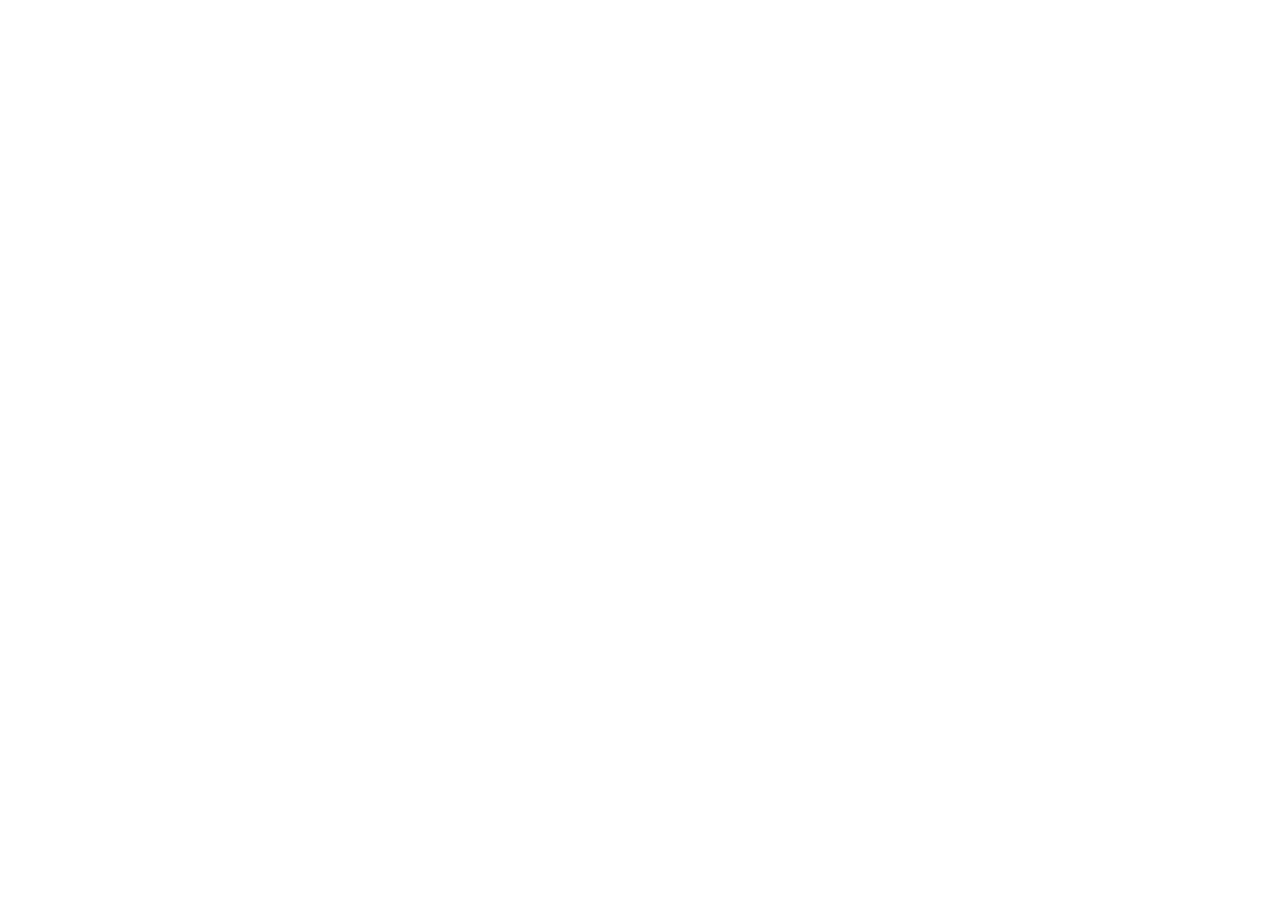
==== index.html @ b28ba026 "index" ====
<!DOCTYPE html>
<html lang="en">

<head>
    <meta charset="UTF-8">
    <meta name="viewport" content="width=device-width, initial-scale=1.0">
    <title>Emilio Cayambe</title>
</head>

<body>

</body>

</html>
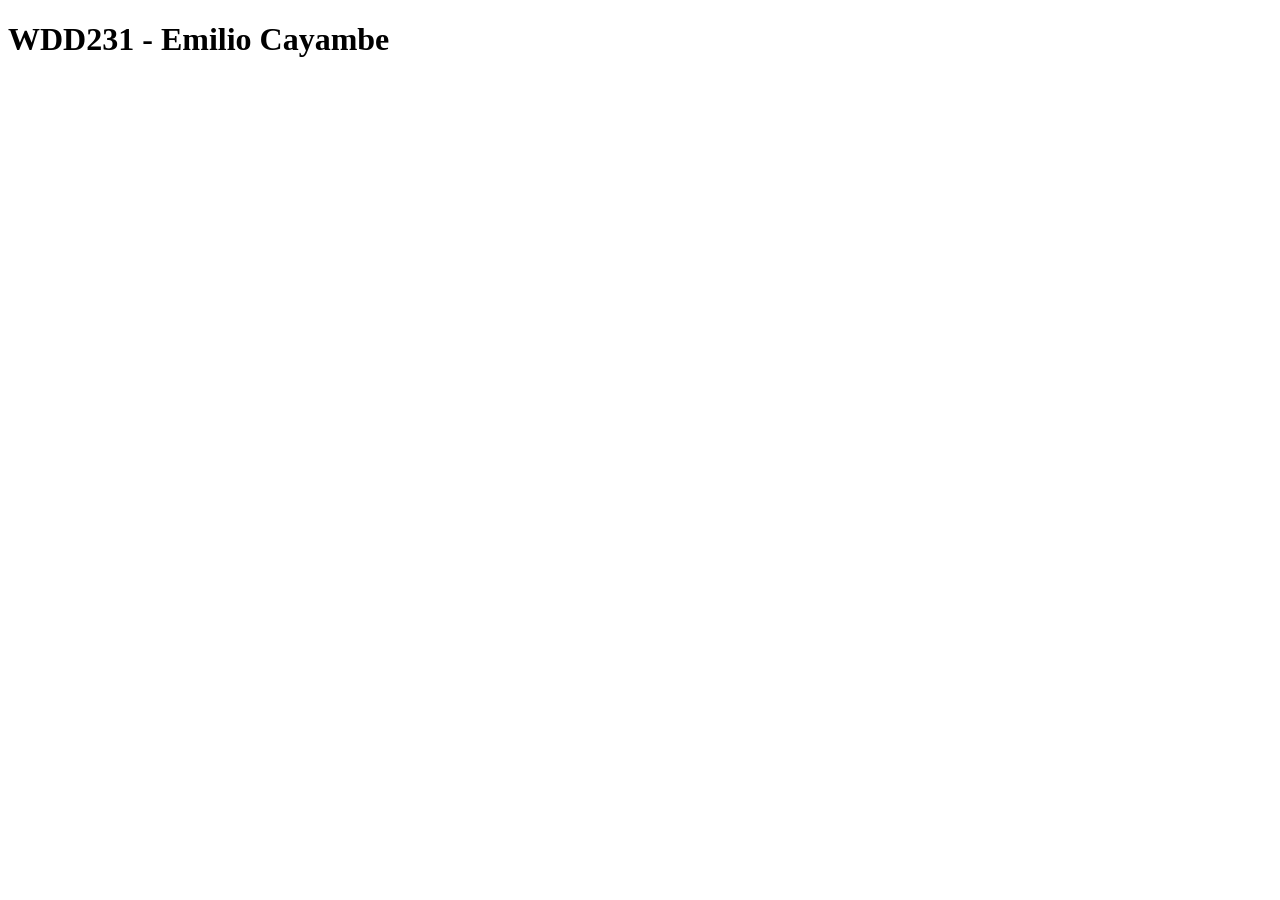
==== commit b3e6432a: "title" ====
--- a/index.html
+++ b/index.html
@@ -8,7 +8,7 @@
 </head>
 
 <body>
-
+    <h1>WDD231 - Emilio Cayambe</h1>
 </body>
 
 </html>
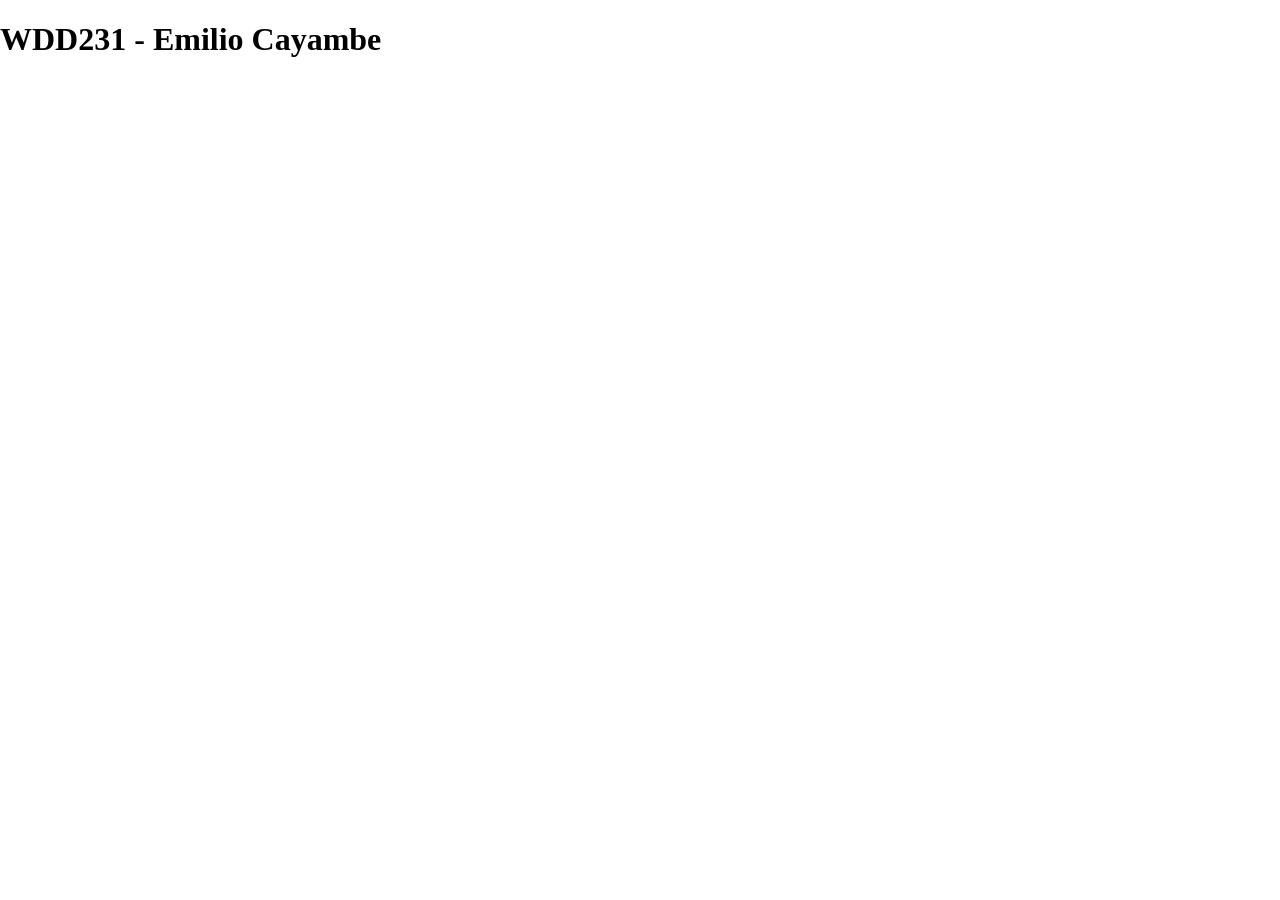
==== commit 683ad868: "task" ====
--- a/index.html
+++ b/index.html
@@ -4,7 +4,10 @@
 <head>
     <meta charset="UTF-8">
     <meta name="viewport" content="width=device-width, initial-scale=1.0">
+    <link rel="stylesheet" href="styles/normalize.css">
+
     <title>Emilio Cayambe</title>
+    
 </head>
 
 <body>
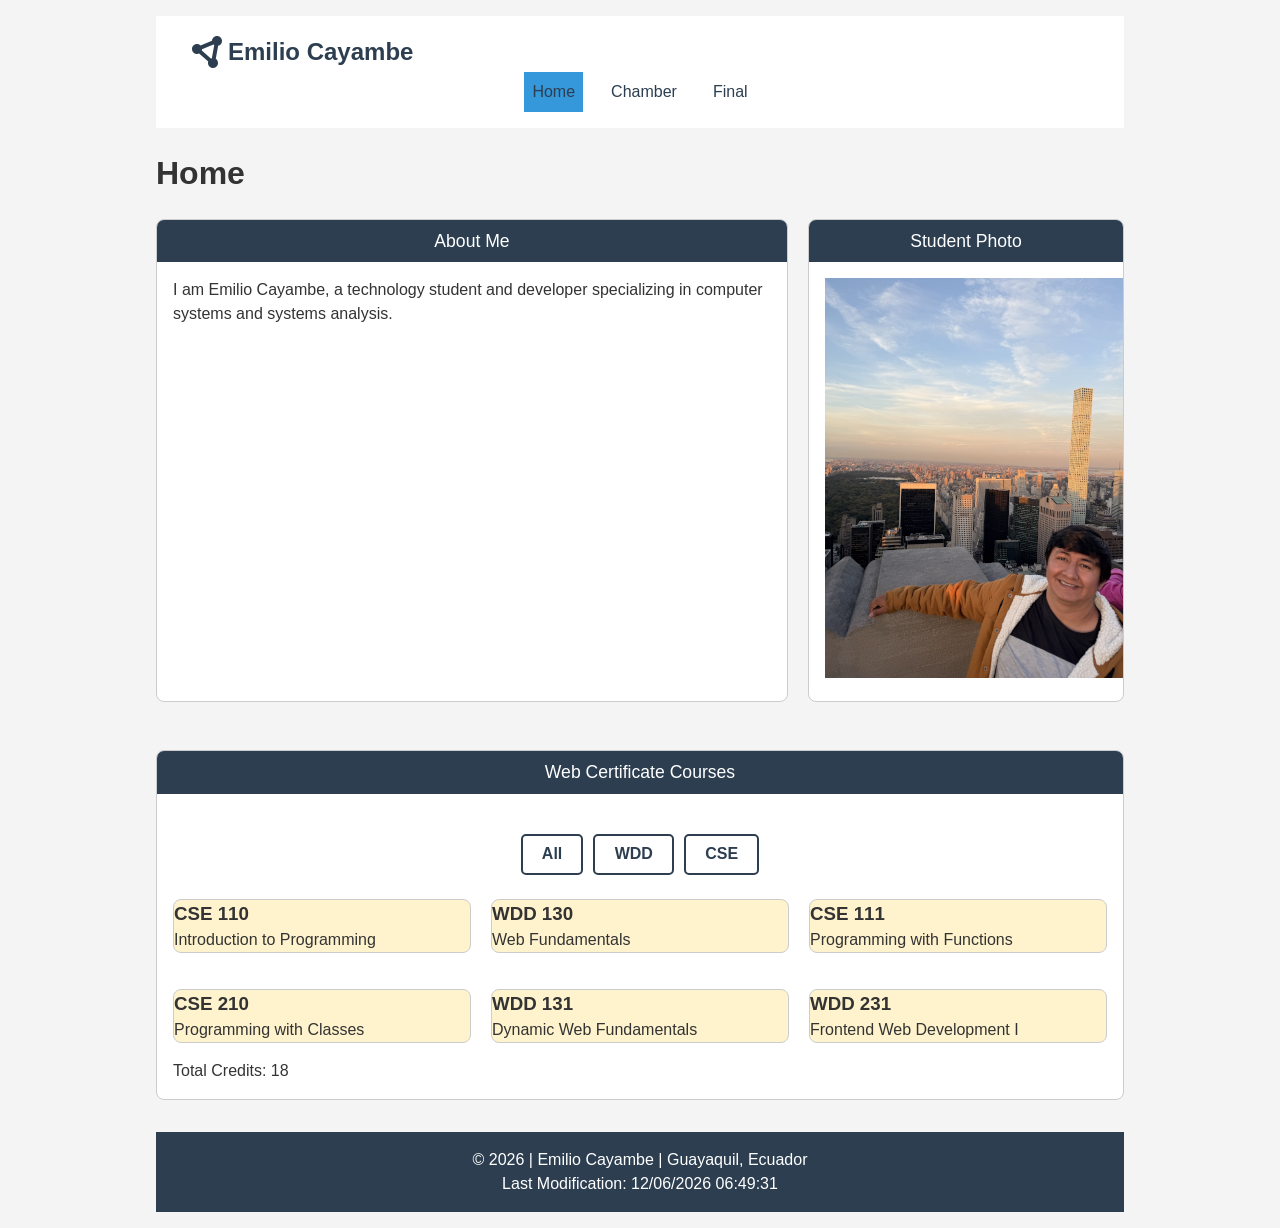
==== commit b2596f5e: "add about me" ====
--- a/index.html
+++ b/index.html
@@ -4,14 +4,69 @@
 <head>
     <meta charset="UTF-8">
     <meta name="viewport" content="width=device-width, initial-scale=1.0">
+    <title>WDD 231 - Course Home Page | Emilio Cayambe</title>
+    <meta name="description" content="Course home page for Web Frontend Development I by Emilio Cayambe.">
+    <meta name="author" content="Emilio Cayambe">
     <link rel="stylesheet" href="styles/normalize.css">
-
-    <title>Emilio Cayambe</title>
-    
+    <link rel="stylesheet" href="styles/small.css">
+    <link rel="stylesheet" href="styles/larger.css">
+    <script src="scripts/navigation.js" defer></script>
+    <script src="scripts/date.js" defer></script>
+    <script src="scripts/course.js" defer></script>
 </head>
 
 <body>
-    <h1>WDD231 - Emilio Cayambe</h1>
+    <header>
+        <img src="images/logo.svg" alt="Emilio logo">
+        <span>Emilio Cayambe</span>
+        <button id="menu" class="hamburger"></button>
+        <nav>
+            <ul class="navigation">
+                <li><a href="#" class="active">Home</a></li>
+                <li><a href="#">Chamber</a></li>
+                <li><a href="#">Final</a></li>
+            </ul>
+        </nav>
+    </header>
+
+    <main>
+        <h1>Home</h1>
+        <div class="hero-container">
+            <section class="card about-me">
+                <div class="card-title">About Me</div>
+                <div class="card-content">
+                    <p>I am Emilio Cayambe, a technology student and developer specializing in computer systems and
+                        systems analysis.</p>
+                </div>
+            </section>
+            <section class="card student-photo">
+                <div class="card-title">Student Photo</div>
+                <div class="card-content">
+                    <img src="images/profile.jpeg" alt="Photo of Emilio Cayambe">
+                </div>
+            </section>
+        </div>
+
+        <section class="card">
+            <div class="card-title">Web Certificate Courses</div>
+            <div class="card-content">
+                <div id="course-buttons">
+                    <button id="all">All</button>
+                    <button id="wdd">WDD</button>
+                    <button id="cse">CSE</button>
+                </div>
+                <div id="course-cards"></div>
+                <p>Total Credits: <span id="total-credits"></span></p>
+            </div>
+        </section>
+    </main>
+    <footer>
+
+        <p>&copy; <span id="currentyear"></span> | Emilio Cayambe | Guayaquil, Ecuador</p>
+
+        <p id="lastModified"></p>
+
+    </footer>
 </body>
 
 </html>
--- a/styles/small.css
+++ b/styles/small.css
@@ -0,0 +1,130 @@
+* {
+    box-sizing: border-box;
+    margin: 0;
+    padding: 0;
+}
+
+body {
+    font-family: 'Roboto', sans-serif;
+    line-height: 1.5;
+    padding: 1rem;
+    background-color: #f4f4f4;
+    color: #333;
+}
+
+/*  Header */
+header {
+    display: grid;
+    grid-template-columns: 40px auto 44px;
+    align-items: center;
+    padding: 1rem;
+    background-color: white;
+    color: #2c3e50;
+}
+
+header span {
+    font-size: 1.5rem;
+    font-weight: bold;
+}
+
+.hamburger {
+    background: none;
+    border: none;
+    color: #2c3e50;
+    cursor: pointer;
+}
+
+.hamburger::before {
+    content: "\2630";
+    font-size: 2rem;
+}
+
+.hamburger.show::before {
+    content: "\00D7";
+}
+
+/* Nav */
+nav {
+    grid-column: 1 / 4;
+}
+
+nav ul {
+    list-style: none;
+    display: none;
+    background-color: #2c3e50;
+}
+
+nav ul.open {
+    display: flex;
+    flex-direction: column;
+}
+
+nav a {
+    display: block;
+    padding: 1rem;
+    color: white;
+    text-decoration: none;
+    text-align: center;
+}
+
+nav a:hover {
+    background-color: #34495e;
+}
+
+nav a.active {
+    background-color: #3498db;
+}
+
+/* Cards  */
+.card {
+    background: white;
+    border: 1px solid #ccc;
+    border-radius: 8px;
+    overflow: hidden;
+    margin-bottom: 1rem;
+}
+
+.card-title {
+    background-color: #2c3e50;
+    color: white;
+    padding: 0.5rem;
+    text-align: center;
+    font-size: 1.1rem;
+}
+
+.card-content {
+    padding: 1rem;
+}
+
+#course-buttons {
+    display: flex;
+    justify-content: center;
+    gap: 10px;
+    margin: 1.5rem 0;
+}
+
+#course-buttons button {
+    background-color: white;
+    color: #2c3e50;
+    border: 2px solid #2c3e50;
+    padding: 0.6rem 1.2rem;
+    cursor: pointer;
+    font-weight: bold;
+    border-radius: 5px;
+    transition: all 0.3s ease;
+}
+
+#course-buttons button:hover,
+#course-buttons button.active {
+    background-color: #2c3e50;
+    color: white;
+}
+
+/* Footer */
+footer {
+    margin-top: 2rem;
+    padding: 1rem;
+    text-align: center;
+    background: #2c3e50;
+    color: white;
+}
--- a/styles/larger.css
+++ b/styles/larger.css
@@ -0,0 +1,26 @@
+@media only screen and (min-width: 38rem) {
+    body { max-width: 1000px; margin: 0 auto; }
+
+    header { padding: 1rem 2rem; }
+    
+    /* Menú horizontal sin fondo azul */
+    #menu { display: none; }
+    nav ul { display: flex !important; background: none; gap: 20px; justify-content: center; }
+    nav a { color: #2c3e50; padding: 0.5rem; border-top: none; }
+    nav a:hover { background-color: #f4f4f4; border-radius: 4px; }
+
+    /* Cuadrícula de tarjetas */
+    #course-cards {
+        display: grid;
+        grid-template-columns: repeat(auto-fit, minmax(250px, 1fr));
+        gap: 20px;
+    }
+
+    /* Hero Container (About + Photo) */
+    .hero-container {
+        display: grid;
+        grid-template-columns: 2fr 1fr;
+        gap: 20px;
+        margin-bottom: 2rem;
+    }
+}
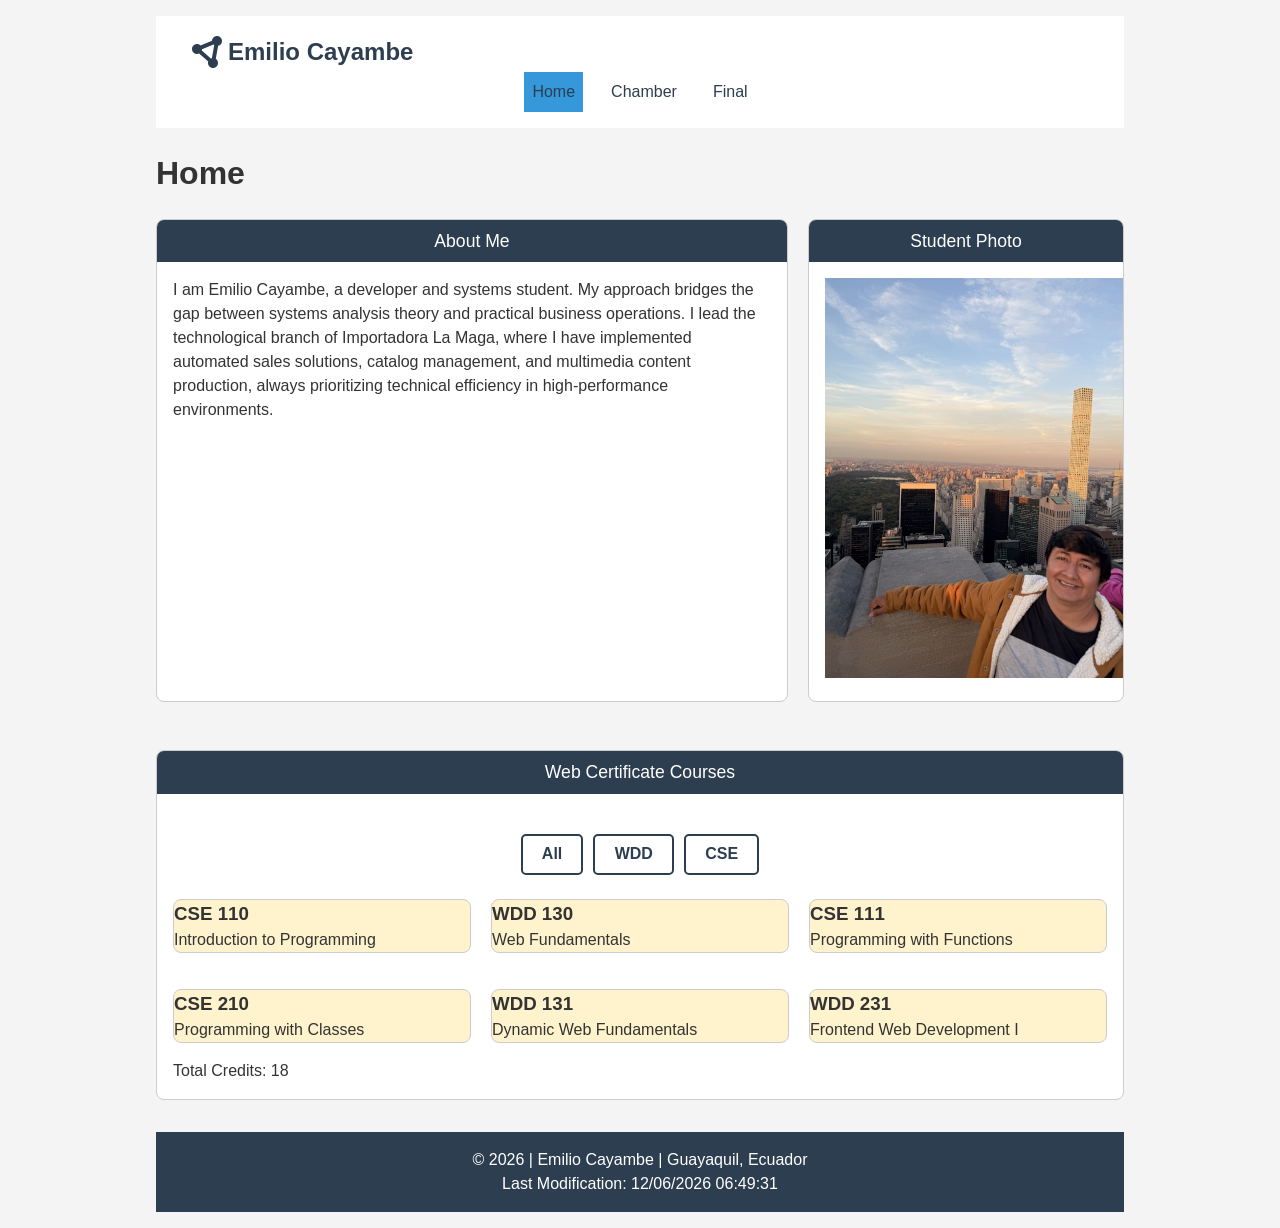
==== commit 8ccc4866: "add" ====
--- a/index.html
+++ b/index.html
@@ -35,8 +35,11 @@
             <section class="card about-me">
                 <div class="card-title">About Me</div>
                 <div class="card-content">
-                    <p>I am Emilio Cayambe, a technology student and developer specializing in computer systems and
-                        systems analysis.</p>
+                    <p>I am Emilio Cayambe, a developer and systems student. My approach bridges the gap between systems
+                        analysis theory and practical business operations. I lead the technological branch of
+                        Importadora La Maga, where I have implemented automated sales solutions, catalog management, and
+                        multimedia content production, always prioritizing technical efficiency in high-performance
+                        environments.</p>
                 </div>
             </section>
             <section class="card student-photo">
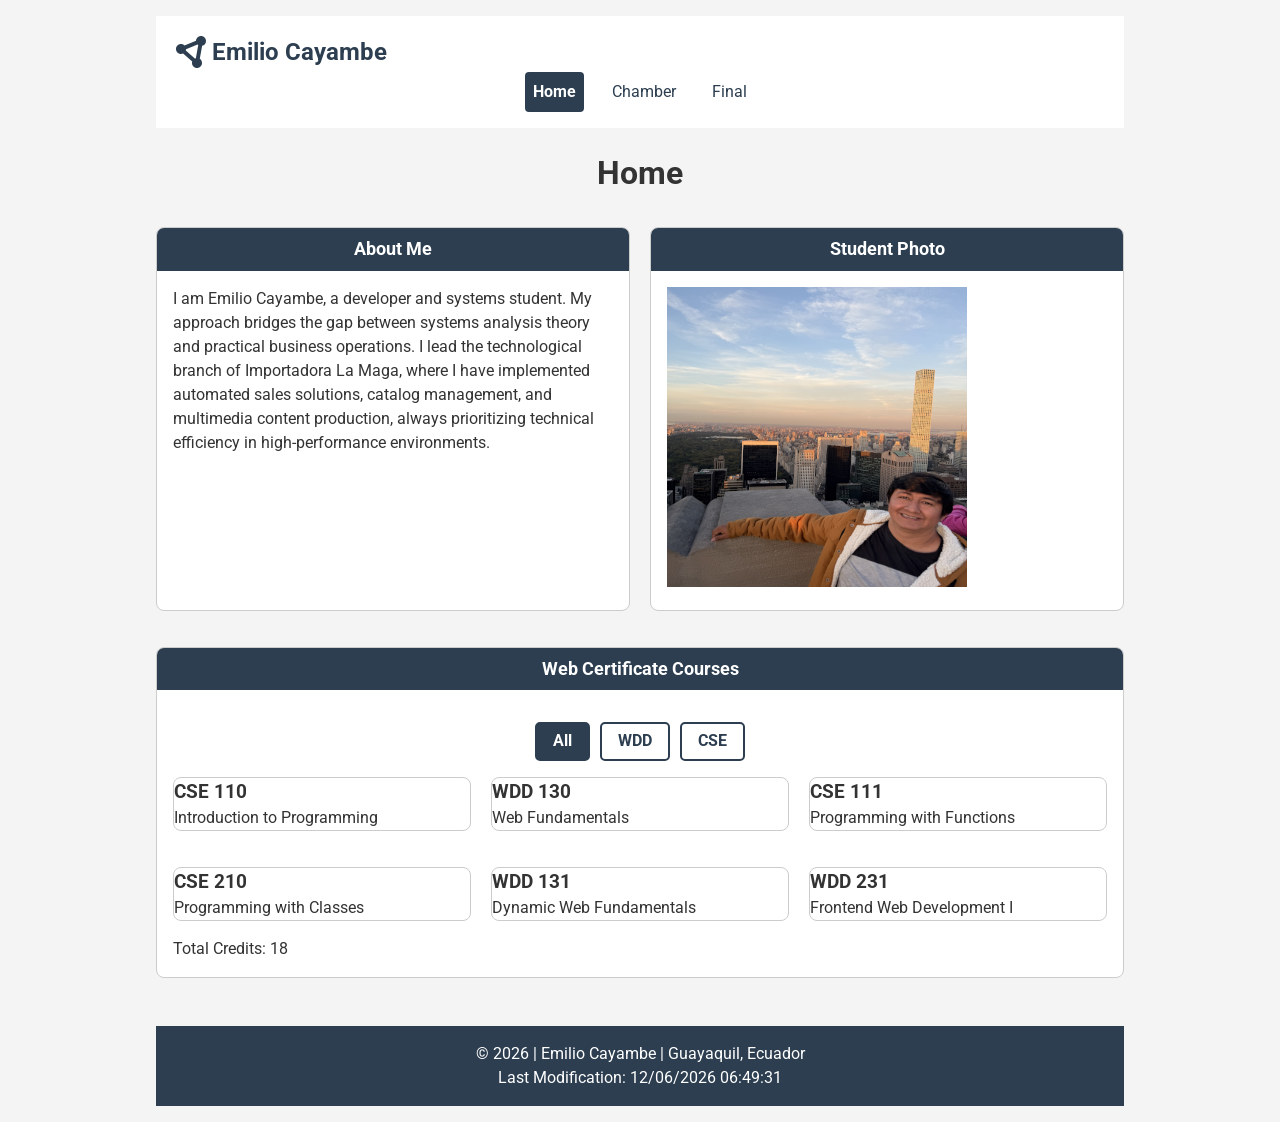
==== commit 4b3c7d14: "resolve esues" ====
--- a/index.html
+++ b/index.html
@@ -7,9 +7,16 @@
     <title>WDD 231 - Course Home Page | Emilio Cayambe</title>
     <meta name="description" content="Course home page for Web Frontend Development I by Emilio Cayambe.">
     <meta name="author" content="Emilio Cayambe">
+
+    <!-- Google Fonts -->
+    <link rel="preconnect" href="https://fonts.googleapis.com">
+    <link rel="preconnect" href="https://fonts.gstatic.com" crossorigin>
+    <link href="https://fonts.googleapis.com/css2?family=Roboto:wght@400;700&display=swap" rel="stylesheet">
+
     <link rel="stylesheet" href="styles/normalize.css">
     <link rel="stylesheet" href="styles/small.css">
     <link rel="stylesheet" href="styles/larger.css">
+
     <script src="scripts/navigation.js" defer></script>
     <script src="scripts/date.js" defer></script>
     <script src="scripts/course.js" defer></script>
@@ -31,30 +38,33 @@
 
     <main>
         <h1>Home</h1>
-        <div class="hero-container">
-            <section class="card about-me">
-                <div class="card-title">About Me</div>
-                <div class="card-content">
-                    <p>I am Emilio Cayambe, a developer and systems student. My approach bridges the gap between systems
-                        analysis theory and practical business operations. I lead the technological branch of
-                        Importadora La Maga, where I have implemented automated sales solutions, catalog management, and
-                        multimedia content production, always prioritizing technical efficiency in high-performance
-                        environments.</p>
-                </div>
-            </section>
-            <section class="card student-photo">
-                <div class="card-title">Student Photo</div>
-                <div class="card-content">
-                    <img src="images/profile.jpeg" alt="Photo of Emilio Cayambe">
-                </div>
-            </section>
-        </div>
 
+        <!-- Section 1 -->
+        <section class="card about-me">
+            <h2>About Me</h2>
+            <div class="card-content">
+                <p>I am Emilio Cayambe, a developer and systems student. My approach bridges the gap between systems
+                    analysis theory and practical business operations. I lead the technological branch of
+                    Importadora La Maga, where I have implemented automated sales solutions, catalog management, and
+                    multimedia content production, always prioritizing technical efficiency in high-performance
+                    environments.</p>
+            </div>
+        </section>
+
+        <!-- Section 2 -->
+        <section class="card student-photo">
+            <h2>Student Photo</h2>
+            <div class="card-content">
+                <img src="images/profile.jpeg" alt="Photo of Emilio Cayambe" width="300" height="300">
+            </div>
+        </section>
+
+        <!-- Section 3 -->
         <section class="card">
-            <div class="card-title">Web Certificate Courses</div>
+            <h2>Web Certificate Courses</h2>
             <div class="card-content">
                 <div id="course-buttons">
-                    <button id="all">All</button>
+                    <button id="all" class="active">All</button>
                     <button id="wdd">WDD</button>
                     <button id="cse">CSE</button>
                 </div>
@@ -63,12 +73,10 @@
             </div>
         </section>
     </main>
+
     <footer>
-
         <p>&copy; <span id="currentyear"></span> | Emilio Cayambe | Guayaquil, Ecuador</p>
-
         <p id="lastModified"></p>
-
     </footer>
 </body>
 
--- a/styles/small.css
+++ b/styles/small.css
@@ -1,3 +1,4 @@
+/* Reset basic styles */
 * {
     box-sizing: border-box;
     margin: 0;
@@ -12,7 +13,7 @@
     color: #333;
 }
 
-/*  Header */
+/* Header and Navigation for mobile */
 header {
     display: grid;
     grid-template-columns: 40px auto 44px;
@@ -30,8 +31,8 @@
 .hamburger {
     background: none;
     border: none;
+    cursor: pointer;
     color: #2c3e50;
-    cursor: pointer;
 }
 
 .hamburger::before {
@@ -43,14 +44,13 @@
     content: "\00D7";
 }
 
-/* Nav */
 nav {
     grid-column: 1 / 4;
 }
 
 nav ul {
+    display: none;
     list-style: none;
-    display: none;
     background-color: #2c3e50;
 }
 
@@ -67,24 +67,27 @@
     text-align: center;
 }
 
+/* Accessibility: Active link and hover states */
+nav a.active {
+    background-color: #2c3e50;
+    color: #ffffff;
+    font-weight: bold;
+}
+
 nav a:hover {
     background-color: #34495e;
 }
 
-nav a.active {
-    background-color: #3498db;
-}
-
-/* Cards  */
+/* Card styles with required H2 */
 .card {
     background: white;
     border: 1px solid #ccc;
     border-radius: 8px;
+    margin-bottom: 1rem;
     overflow: hidden;
-    margin-bottom: 1rem;
 }
 
-.card-title {
+h2 {
     background-color: #2c3e50;
     color: white;
     padding: 0.5rem;
@@ -96,25 +99,24 @@
     padding: 1rem;
 }
 
+/* Course buttons styling */
 #course-buttons {
     display: flex;
     justify-content: center;
     gap: 10px;
-    margin: 1.5rem 0;
+    margin: 1rem 0;
 }
 
 #course-buttons button {
     background-color: white;
     color: #2c3e50;
     border: 2px solid #2c3e50;
-    padding: 0.6rem 1.2rem;
+    padding: 0.5rem 1rem;
     cursor: pointer;
     font-weight: bold;
     border-radius: 5px;
-    transition: all 0.3s ease;
 }
 
-#course-buttons button:hover,
 #course-buttons button.active {
     background-color: #2c3e50;
     color: white;
--- a/styles/larger.css
+++ b/styles/larger.css
@@ -1,26 +1,63 @@
 @media only screen and (min-width: 38rem) {
-    body { max-width: 1000px; margin: 0 auto; }
 
-    header { padding: 1rem 2rem; }
-    
-    /* Menú horizontal sin fondo azul */
-    #menu { display: none; }
-    nav ul { display: flex !important; background: none; gap: 20px; justify-content: center; }
-    nav a { color: #2c3e50; padding: 0.5rem; border-top: none; }
-    nav a:hover { background-color: #f4f4f4; border-radius: 4px; }
+    /* Main container max-width settings */
+    body {
+        max-width: 1000px;
+        margin: 0 auto;
+    }
 
-    /* Cuadrícula de tarjetas */
+    /* Horizontal navigation for desktop */
+    #menu {
+        display: none;
+    }
+
+    nav ul {
+        display: flex !important;
+        background: none !important;
+        justify-content: center;
+        gap: 20px;
+    }
+
+    nav a {
+        color: #2c3e50;
+        padding: 0.5rem;
+    }
+
+    nav a:hover {
+        background-color: #f4f4f4;
+        border-radius: 4px;
+    }
+
+    nav a.active {
+        background-color: #2c3e50;
+        color: white;
+        border-radius: 4px;
+    }
+
+    /* Grid layout for main sections */
+    main {
+        display: grid;
+        grid-template-columns: 1fr 1fr;
+        gap: 20px;
+    }
+
+    /* Force the h1 to span across all columns */
+    main h1 {
+        grid-column: span 2;
+        text-align: center;
+        /* Optional: centers the title */
+        margin-bottom: 10px;
+    }
+
+    /* Ensure the course section spans full width for better readability */
+    section:last-of-type {
+        grid-column: span 2;
+    }
+
+    /* Grid for course cards inside the section */
     #course-cards {
         display: grid;
         grid-template-columns: repeat(auto-fit, minmax(250px, 1fr));
         gap: 20px;
     }
-
-    /* Hero Container (About + Photo) */
-    .hero-container {
-        display: grid;
-        grid-template-columns: 2fr 1fr;
-        gap: 20px;
-        margin-bottom: 2rem;
-    }
 }
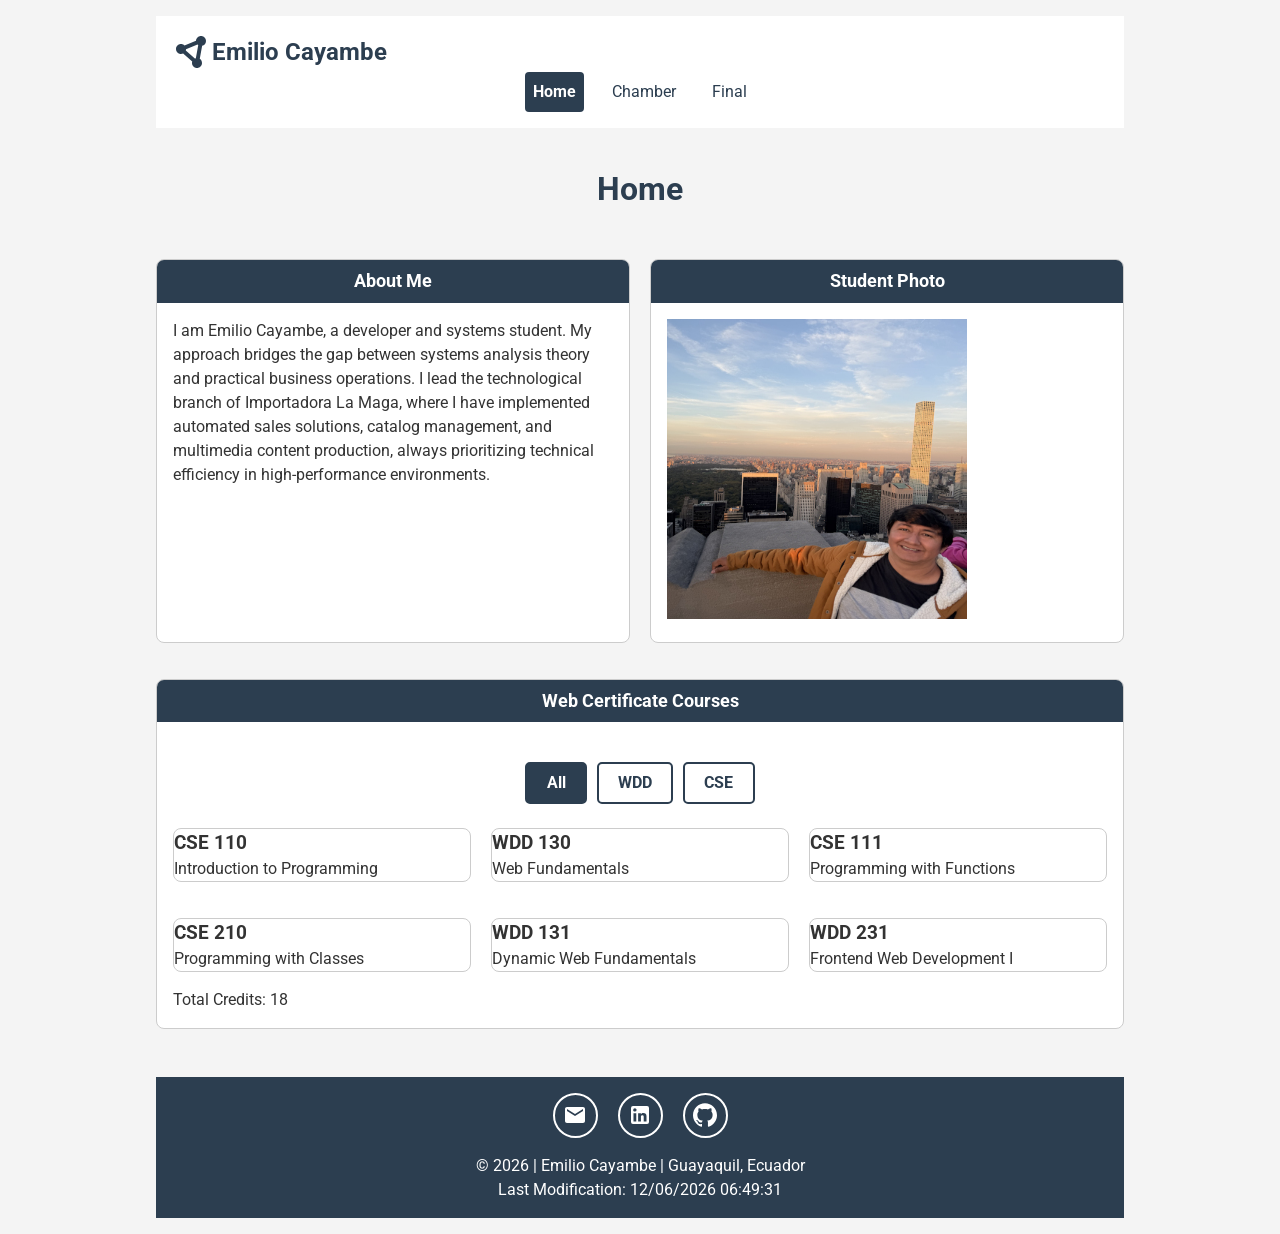
==== commit acdf41bd: "complete" ====
--- a/index.html
+++ b/index.html
@@ -73,8 +73,18 @@
             </div>
         </section>
     </main>
-
     <footer>
+        <div class="footer-contact">
+            <a href="mailto:emilio.cayambe@example.com" aria-label="Email">
+                <img src="images/email.svg" alt="Email" class="icon">
+            </a>
+            <a href="https://www.linkedin.com/in/emilio-cayambe-04a840b8/" target="_blank" aria-label="LinkedIn">
+                <img src="images/linkedin.svg" alt="LinkedIn" class="icon">
+            </a>
+            <a href="https://github.com/emiliocayambe" target="_blank" aria-label="GitHub">
+                <img src="images/github.svg" alt="GitHub" class="icon">
+            </a>
+        </div>
         <p>&copy; <span id="currentyear"></span> | Emilio Cayambe | Guayaquil, Ecuador</p>
         <p id="lastModified"></p>
     </footer>
--- a/styles/small.css
+++ b/styles/small.css
@@ -1,4 +1,4 @@
-/* Reset basic styles */
+/* Reset basic browser styles */
 * {
     box-sizing: border-box;
     margin: 0;
@@ -13,7 +13,7 @@
     color: #333;
 }
 
-/* Header and Navigation for mobile */
+/* Header and Navigation structure */
 header {
     display: grid;
     grid-template-columns: 40px auto 44px;
@@ -28,6 +28,7 @@
     font-weight: bold;
 }
 
+/* Hamburger menu button styles */
 .hamburger {
     background: none;
     border: none;
@@ -67,7 +68,7 @@
     text-align: center;
 }
 
-/* Accessibility: Active link and hover states */
+/* Navigation interaction states */
 nav a.active {
     background-color: #2c3e50;
     color: #ffffff;
@@ -78,7 +79,14 @@
     background-color: #34495e;
 }
 
-/* Card styles with required H2 */
+/* Main content settings */
+main h1 {
+    text-align: center;
+    padding: 1rem 0;
+    color: #2c3e50;
+}
+
+/* Card styles for main content sections */
 .card {
     background: white;
     border: 1px solid #ccc;
@@ -99,22 +107,23 @@
     padding: 1rem;
 }
 
-/* Course buttons styling */
+/* Course buttons filter styles */
 #course-buttons {
     display: flex;
     justify-content: center;
     gap: 10px;
-    margin: 1rem 0;
+    margin: 1.5rem 0;
 }
 
 #course-buttons button {
     background-color: white;
     color: #2c3e50;
     border: 2px solid #2c3e50;
-    padding: 0.5rem 1rem;
+    padding: 0.6rem 1.2rem;
     cursor: pointer;
     font-weight: bold;
     border-radius: 5px;
+    transition: all 0.3s ease;
 }
 
 #course-buttons button.active {
@@ -122,11 +131,44 @@
     color: white;
 }
 
-/* Footer */
+/* Footer and social icons styles */
 footer {
     margin-top: 2rem;
     padding: 1rem;
     text-align: center;
     background: #2c3e50;
     color: white;
+}
+
+.footer-contact {
+    display: flex;
+    justify-content: center;
+    gap: 20px;
+    margin-bottom: 1rem;
+}
+
+.footer-contact a {
+    display: flex;
+    width: 45px;
+    height: 45px;
+    border: 2px solid white;
+    border-radius: 50%;
+    align-items: center;
+    justify-content: center;
+    transition: all 0.3s ease;
+}
+
+.footer-contact img.icon {
+    width: 24px;
+    height: 24px;
+    filter: brightness(0) invert(1);
+    transition: filter 0.3s ease;
+}
+
+.footer-contact a:hover {
+    background-color: white;
+}
+
+.footer-contact a:hover img.icon {
+    filter: brightness(0) invert(0.2);
 }
--- a/styles/larger.css
+++ b/styles/larger.css
@@ -54,6 +54,11 @@
         grid-column: span 2;
     }
 
+    main section:nth-of-type(3),
+    main section:nth-of-type(4) {
+        grid-column: span 2;
+    }
+
     /* Grid for course cards inside the section */
     #course-cards {
         display: grid;
